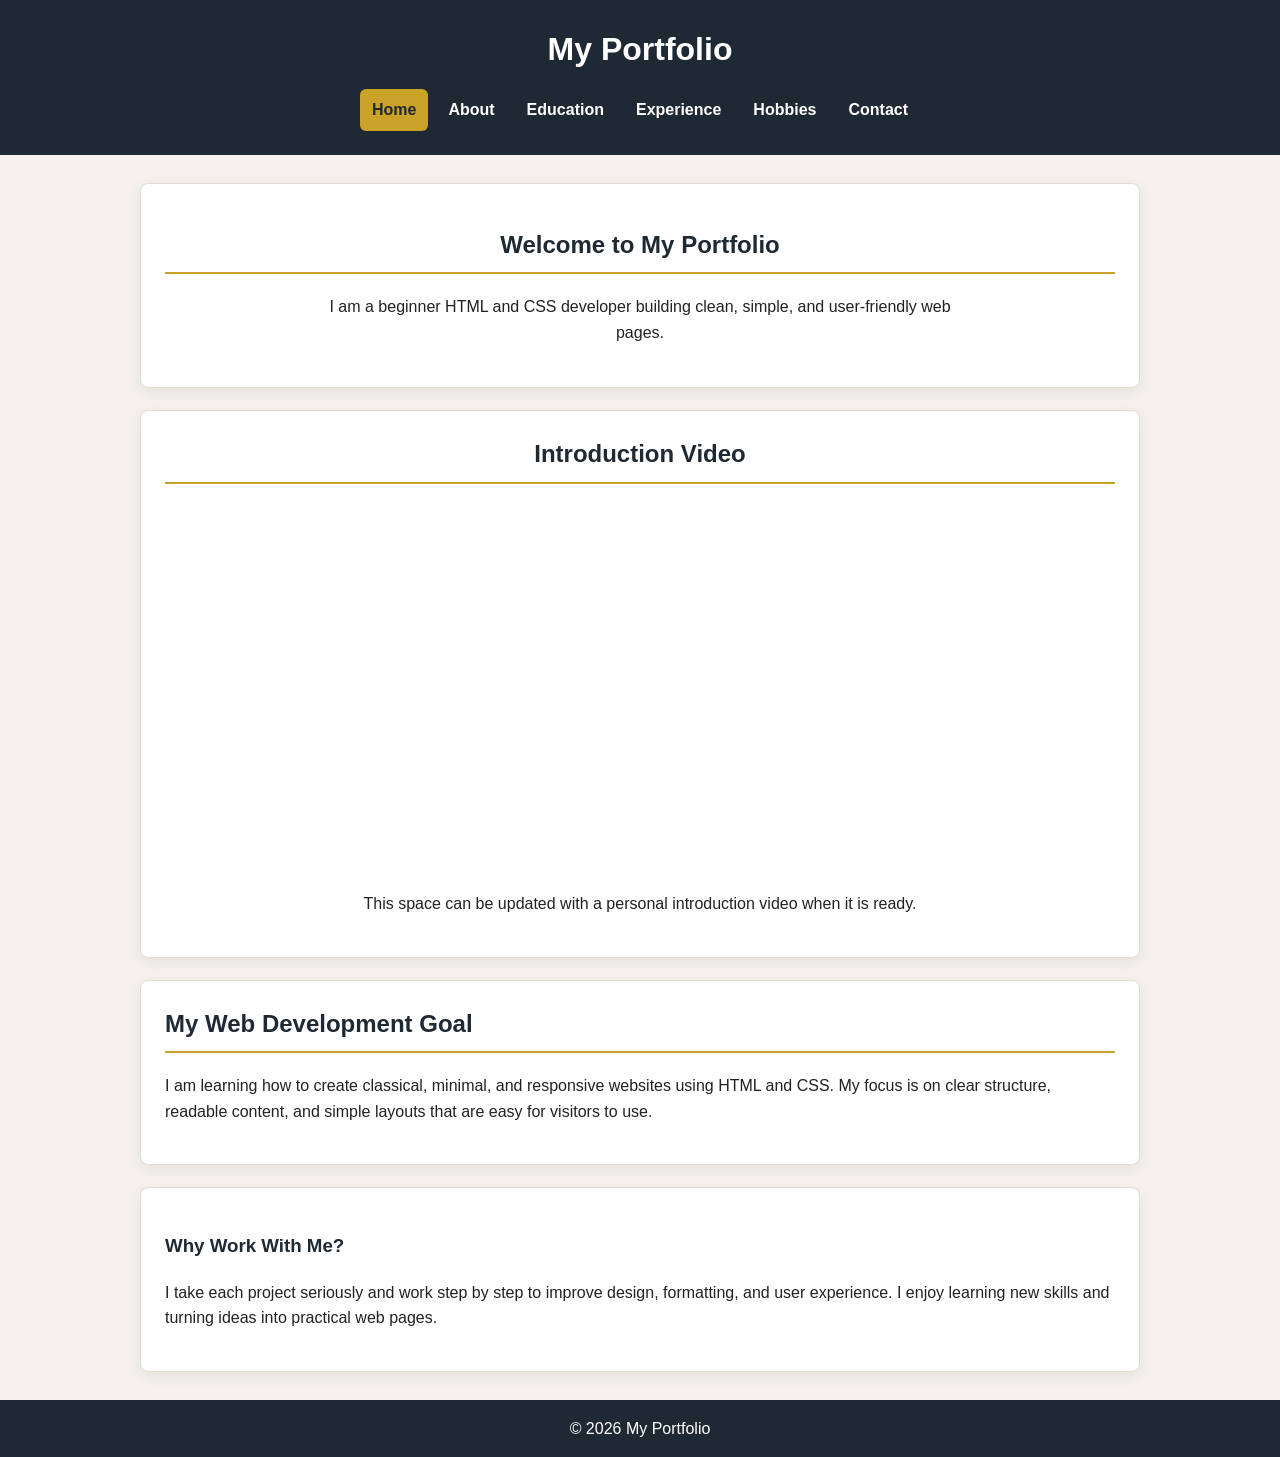
==== index.html @ 29715a0d "Add GitHub Pages index page" ====
<!DOCTYPE html>
<html lang="en">
<head>
    <meta charset="UTF-8">
    <meta name="viewport" content="width=device-width, initial-scale=1.0">
    <title>Home | My Portfolio</title>
    <link rel="stylesheet" href="styles.css">
</head>
<body>
    <header>
        <h1>My Portfolio</h1>
        <nav>
            <a class="active" href="./index.html">Home</a>
            <a href="./ABOUT.html">About</a>
            <a href="./EDUCATION.html">Education</a>
            <a href="./EXPERIENCE.html">Experience</a>
            <a href="./HOBBIES.html">Hobbies</a>
            <a href="./CONTACT.html">Contact</a>
        </nav>
    </header>

    <main>
        <section class="hero">
            <h2>Welcome to My Portfolio</h2>
            <p>I am a beginner HTML and CSS developer building clean, simple, and user-friendly web pages.</p>
        </section>

        <section class="video-container">
            <h2>Introduction Video</h2>
            <iframe src="https://www.youtube.com/embed/YOUR_VIDEO_ID" title="Introduction video" allowfullscreen></iframe>
            <p>This space can be updated with a personal introduction video when it is ready.</p>
        </section>

        <article>
            <h2>My Web Development Goal</h2>
            <p>I am learning how to create classical, minimal, and responsive websites using HTML and CSS. My focus is on clear structure, readable content, and simple layouts that are easy for visitors to use.</p>
        </article>

        <div class="content-box">
            <h3>Why Work With Me?</h3>
            <p>I take each project seriously and work step by step to improve design, formatting, and user experience. I enjoy learning new skills and turning ideas into practical web pages.</p>
        </div>
    </main>

    <footer>
        <p>&copy; 2026 My Portfolio</p>
    </footer>
</body>
</html>
---- styles.css ----
* {
    box-sizing: border-box;
}

body {
    margin: 0;
    font-family: Arial, Helvetica, sans-serif;
    line-height: 1.6;
    color: #222;
    background: #f5f2ed;
}

header {
    background: #1f2933;
    color: #fff;
    text-align: center;
    padding: 24px 16px;
}

header h1 {
    margin: 0 0 14px;
    font-size: 32px;
}

nav {
    display: flex;
    flex-wrap: wrap;
    justify-content: center;
    gap: 8px;
}

nav a {
    color: #fff;
    text-decoration: none;
    font-weight: bold;
    padding: 8px 12px;
    border-radius: 6px;
}

nav a:hover,
nav a.active {
    background: #c9a227;
    color: #1f2933;
}

main {
    width: min(1000px, calc(100% - 32px));
    margin: 28px auto;
}

section,
article,
.content-box {
    background: #fff;
    border: 1px solid #e2ddd3;
    border-radius: 8px;
    padding: 24px;
    margin-bottom: 22px;
    box-shadow: 0 4px 14px rgba(31, 41, 51, 0.08);
}

h2 {
    margin-top: 0;
    color: #1f2933;
    border-bottom: 2px solid #c9a227;
    padding-bottom: 8px;
}

h3 {
    color: #1f2933;
}

p {
    margin-top: 0;
}

.hero {
    text-align: center;
    padding: 42px 24px;
}

.hero p {
    max-width: 650px;
    margin: 0 auto;
}

.video-container {
    text-align: center;
}

.video-container iframe {
    width: 100%;
    max-width: 760px;
    height: 380px;
    border: 0;
    border-radius: 8px;
}

.about-container {
    display: flex;
    flex-wrap: wrap;
    gap: 28px;
    align-items: center;
}

.profile-placeholder {
    width: 220px;
    height: 220px;
    border-radius: 50%;
    background: #e8e1d5;
    border: 6px solid #1f2933;
    display: flex;
    align-items: center;
    justify-content: center;
    color: #1f2933;
    font-size: 56px;
    font-weight: bold;
    margin: 0 auto;
}

.profile-img {
    flex: 1 1 230px;
    text-align: center;
}

.bio {
    flex: 2 1 320px;
}

.skills-list {
    display: flex;
    flex-wrap: wrap;
    gap: 10px;
}

.skill {
    background: #f5f2ed;
    border: 1px solid #e2ddd3;
    padding: 8px 12px;
    border-radius: 6px;
    font-size: 14px;
}

.list-card {
    padding-left: 20px;
}

.list-card li {
    margin-bottom: 10px;
}

table {
    width: 100%;
    border-collapse: collapse;
    overflow: hidden;
}

th,
td {
    border: 1px solid #d9d2c7;
    padding: 12px;
    text-align: left;
}

th {
    background: #1f2933;
    color: #fff;
}

.contact-details {
    display: grid;
    grid-template-columns: repeat(auto-fit, minmax(220px, 1fr));
    gap: 16px;
    margin-bottom: 22px;
}

.contact-card {
    background: #f8f6f2;
    border: 1px solid #e2ddd3;
    border-radius: 8px;
    padding: 16px;
}

form {
    max-width: 650px;
}

.form-group {
    margin-bottom: 16px;
}

label {
    display: block;
    margin-bottom: 6px;
    font-weight: bold;
}

input,
textarea,
select {
    width: 100%;
    padding: 11px;
    border: 1px solid #cfc7bb;
    border-radius: 6px;
    font: inherit;
}

textarea {
    min-height: 130px;
    resize: vertical;
}

.option-group {
    display: flex;
    flex-wrap: wrap;
    gap: 12px;
}

.option-group label {
    display: inline-flex;
    align-items: center;
    gap: 6px;
    font-weight: normal;
}

.option-group input {
    width: auto;
}

button {
    background: #1f2933;
    color: #fff;
    border: 0;
    border-radius: 6px;
    padding: 12px 20px;
    font-weight: bold;
    cursor: pointer;
}

button:hover {
    background: #c9a227;
    color: #1f2933;
}

footer {
    text-align: center;
    background: #1f2933;
    color: #fff;
    padding: 16px;
}

footer p {
    margin: 0;
}

@media (max-width: 640px) {
    header h1 {
        font-size: 26px;
    }

    section,
    article,
    .content-box {
        padding: 18px;
    }

    .video-container iframe {
        height: 240px;
    }

    table {
        font-size: 14px;
    }
}
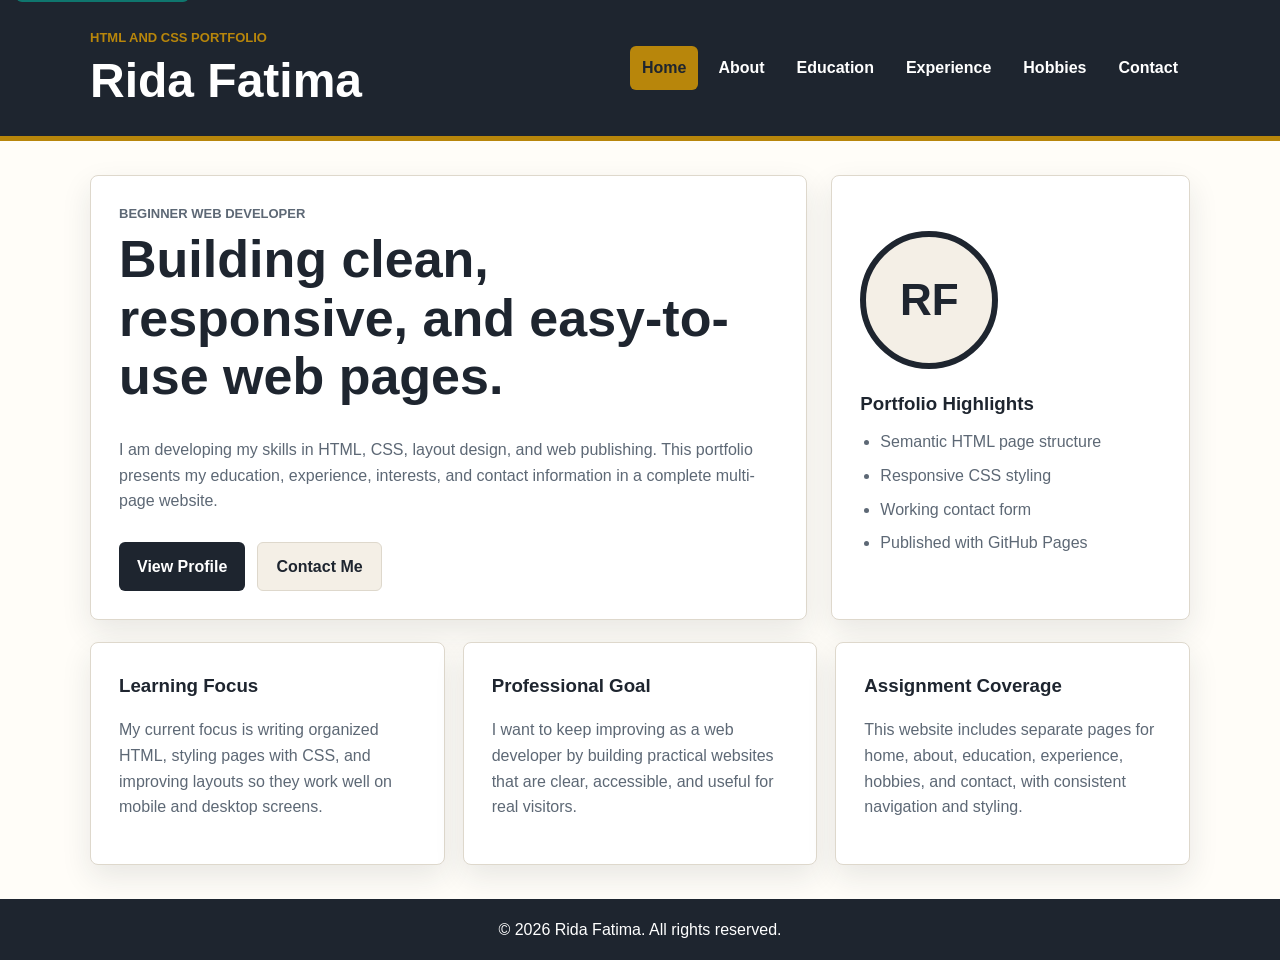
==== commit a7ee2496: "Polish portfolio assignment" ====
--- a/index.html
+++ b/index.html
@@ -3,47 +3,71 @@
 <head>
     <meta charset="UTF-8">
     <meta name="viewport" content="width=device-width, initial-scale=1.0">
-    <title>Home | My Portfolio</title>
+    <meta name="description" content="Portfolio website for Rida Fatima, a beginner web developer learning HTML, CSS, responsive design, and user-friendly web layouts.">
+    <title>Rida Fatima | Portfolio</title>
     <link rel="stylesheet" href="styles.css">
 </head>
 <body>
-    <header>
-        <h1>My Portfolio</h1>
-        <nav>
-            <a class="active" href="./index.html">Home</a>
-            <a href="./ABOUT.html">About</a>
-            <a href="./EDUCATION.html">Education</a>
-            <a href="./EXPERIENCE.html">Experience</a>
-            <a href="./HOBBIES.html">Hobbies</a>
-            <a href="./CONTACT.html">Contact</a>
-        </nav>
+    <a class="skip-link" href="#main-content">Skip to main content</a>
+
+    <header class="site-header">
+        <div class="header-inner">
+            <div>
+                <p class="eyebrow">HTML and CSS Portfolio</p>
+                <h1>Rida Fatima</h1>
+            </div>
+            <nav aria-label="Main navigation">
+                <a class="active" href="./index.html" aria-current="page">Home</a>
+                <a href="./ABOUT.html">About</a>
+                <a href="./EDUCATION.html">Education</a>
+                <a href="./EXPERIENCE.html">Experience</a>
+                <a href="./HOBBIES.html">Hobbies</a>
+                <a href="./CONTACT.html">Contact</a>
+            </nav>
+        </div>
     </header>
 
-    <main>
+    <main id="main-content">
         <section class="hero">
-            <h2>Welcome to My Portfolio</h2>
-            <p>I am a beginner HTML and CSS developer building clean, simple, and user-friendly web pages.</p>
+            <div class="hero-content">
+                <p class="eyebrow">Beginner Web Developer</p>
+                <h2>Building clean, responsive, and easy-to-use web pages.</h2>
+                <p>I am developing my skills in HTML, CSS, layout design, and web publishing. This portfolio presents my education, experience, interests, and contact information in a complete multi-page website.</p>
+                <div class="hero-actions">
+                    <a class="button" href="./ABOUT.html">View Profile</a>
+                    <a class="button secondary" href="./CONTACT.html">Contact Me</a>
+                </div>
+            </div>
+            <div class="profile-panel" aria-label="Profile summary">
+                <div class="profile-placeholder">RF</div>
+                <h3>Portfolio Highlights</h3>
+                <ul>
+                    <li>Semantic HTML page structure</li>
+                    <li>Responsive CSS styling</li>
+                    <li>Working contact form</li>
+                    <li>Published with GitHub Pages</li>
+                </ul>
+            </div>
         </section>
 
-        <section class="video-container">
-            <h2>Introduction Video</h2>
-            <iframe src="https://www.youtube.com/embed/YOUR_VIDEO_ID" title="Introduction video" allowfullscreen></iframe>
-            <p>This space can be updated with a personal introduction video when it is ready.</p>
+        <section class="section-grid" aria-label="Portfolio overview">
+            <article class="info-card">
+                <h3>Learning Focus</h3>
+                <p>My current focus is writing organized HTML, styling pages with CSS, and improving layouts so they work well on mobile and desktop screens.</p>
+            </article>
+            <article class="info-card">
+                <h3>Professional Goal</h3>
+                <p>I want to keep improving as a web developer by building practical websites that are clear, accessible, and useful for real visitors.</p>
+            </article>
+            <article class="info-card">
+                <h3>Assignment Coverage</h3>
+                <p>This website includes separate pages for home, about, education, experience, hobbies, and contact, with consistent navigation and styling.</p>
+            </article>
         </section>
-
-        <article>
-            <h2>My Web Development Goal</h2>
-            <p>I am learning how to create classical, minimal, and responsive websites using HTML and CSS. My focus is on clear structure, readable content, and simple layouts that are easy for visitors to use.</p>
-        </article>
-
-        <div class="content-box">
-            <h3>Why Work With Me?</h3>
-            <p>I take each project seriously and work step by step to improve design, formatting, and user experience. I enjoy learning new skills and turning ideas into practical web pages.</p>
-        </div>
     </main>
 
     <footer>
-        <p>&copy; 2026 My Portfolio</p>
+        <p>&copy; 2026 Rida Fatima. All rights reserved.</p>
     </footer>
 </body>
 </html>
--- a/styles.css
+++ b/styles.css
@@ -1,130 +1,273 @@
+:root {
+    --ink: #1e252f;
+    --muted: #5d6875;
+    --paper: #fffdf8;
+    --surface: #ffffff;
+    --line: #ded8cc;
+    --accent: #b8860b;
+    --accent-dark: #7b5a08;
+    --soft: #f4efe6;
+    --focus: #0f766e;
+    --shadow: 0 12px 30px rgba(30, 37, 47, 0.1);
+}
+
 * {
     box-sizing: border-box;
 }
 
+html {
+    scroll-behavior: smooth;
+}
+
 body {
+    min-height: 100vh;
     margin: 0;
+    display: flex;
+    flex-direction: column;
     font-family: Arial, Helvetica, sans-serif;
     line-height: 1.6;
-    color: #222;
-    background: #f5f2ed;
-}
-
-header {
-    background: #1f2933;
-    color: #fff;
-    text-align: center;
-    padding: 24px 16px;
-}
-
-header h1 {
-    margin: 0 0 14px;
-    font-size: 32px;
+    color: var(--ink);
+    background: var(--paper);
+}
+
+a {
+    color: inherit;
+}
+
+.skip-link {
+    position: absolute;
+    top: -44px;
+    left: 16px;
+    z-index: 10;
+    background: var(--focus);
+    color: #ffffff;
+    padding: 10px 14px;
+    border-radius: 6px;
+    text-decoration: none;
+}
+
+.skip-link:focus {
+    top: 12px;
+}
+
+.site-header {
+    background: var(--ink);
+    color: #ffffff;
+    border-bottom: 5px solid var(--accent);
+}
+
+.header-inner {
+    width: min(1100px, calc(100% - 32px));
+    margin: 0 auto;
+    padding: 28px 0;
+    display: flex;
+    align-items: center;
+    justify-content: space-between;
+    gap: 24px;
+}
+
+.site-header h1 {
+    margin: 0;
+    font-size: clamp(30px, 5vw, 48px);
+    line-height: 1.1;
+}
+
+.eyebrow {
+    margin: 0 0 6px;
+    color: var(--accent);
+    font-size: 13px;
+    font-weight: 700;
+    letter-spacing: 0;
+    text-transform: uppercase;
 }
 
 nav {
     display: flex;
     flex-wrap: wrap;
+    justify-content: flex-end;
+    gap: 8px;
+}
+
+nav a {
+    color: #ffffff;
+    text-decoration: none;
+    font-weight: 700;
+    padding: 9px 12px;
+    border-radius: 6px;
+}
+
+nav a:hover,
+nav a:focus-visible,
+nav a.active {
+    background: var(--accent);
+    color: var(--ink);
+    outline: none;
+}
+
+main {
+    width: min(1100px, calc(100% - 32px));
+    margin: 34px auto;
+    flex: 1;
+}
+
+.hero {
+    display: grid;
+    grid-template-columns: minmax(0, 1.6fr) minmax(280px, 0.8fr);
+    gap: 24px;
+    align-items: stretch;
+}
+
+.hero-content,
+.profile-panel,
+.page-intro,
+.panel,
+.info-card,
+.timeline-item,
+form,
+.contact-card {
+    background: var(--surface);
+    border: 1px solid var(--line);
+    border-radius: 8px;
+    box-shadow: var(--shadow);
+}
+
+.hero-content,
+.profile-panel,
+.page-intro,
+.panel,
+.info-card,
+.timeline-item,
+form {
+    padding: 28px;
+}
+
+.hero-content {
+    display: flex;
+    flex-direction: column;
     justify-content: center;
-    gap: 8px;
-}
-
-nav a {
-    color: #fff;
-    text-decoration: none;
-    font-weight: bold;
-    padding: 8px 12px;
-    border-radius: 6px;
-}
-
-nav a:hover,
-nav a.active {
-    background: #c9a227;
-    color: #1f2933;
-}
-
-main {
-    width: min(1000px, calc(100% - 32px));
-    margin: 28px auto;
-}
-
-section,
-article,
-.content-box {
-    background: #fff;
-    border: 1px solid #e2ddd3;
-    border-radius: 8px;
-    padding: 24px;
-    margin-bottom: 22px;
-    box-shadow: 0 4px 14px rgba(31, 41, 51, 0.08);
-}
-
-h2 {
-    margin-top: 0;
-    color: #1f2933;
-    border-bottom: 2px solid #c9a227;
-    padding-bottom: 8px;
-}
-
-h3 {
-    color: #1f2933;
-}
-
-p {
-    margin-top: 0;
-}
-
-.hero {
-    text-align: center;
-    padding: 42px 24px;
-}
-
-.hero p {
-    max-width: 650px;
-    margin: 0 auto;
-}
-
-.video-container {
-    text-align: center;
-}
-
-.video-container iframe {
-    width: 100%;
+    min-height: 360px;
+}
+
+.hero h2,
+.page-intro h2 {
+    margin: 0 0 16px;
     max-width: 760px;
-    height: 380px;
-    border: 0;
-    border-radius: 8px;
-}
-
-.about-container {
+    font-size: clamp(30px, 5vw, 52px);
+    line-height: 1.12;
+}
+
+.hero p,
+.page-intro p,
+.panel p,
+.info-card p,
+.timeline-item p {
+    color: var(--muted);
+}
+
+.hero-actions {
     display: flex;
     flex-wrap: wrap;
-    gap: 28px;
-    align-items: center;
-}
-
-.profile-placeholder {
-    width: 220px;
-    height: 220px;
-    border-radius: 50%;
-    background: #e8e1d5;
-    border: 6px solid #1f2933;
-    display: flex;
+    gap: 12px;
+    margin-top: 12px;
+}
+
+.button,
+button {
+    display: inline-flex;
     align-items: center;
     justify-content: center;
-    color: #1f2933;
-    font-size: 56px;
-    font-weight: bold;
-    margin: 0 auto;
-}
-
-.profile-img {
-    flex: 1 1 230px;
-    text-align: center;
-}
-
-.bio {
-    flex: 2 1 320px;
+    min-height: 44px;
+    background: var(--ink);
+    color: #ffffff;
+    border: 0;
+    border-radius: 6px;
+    padding: 11px 18px;
+    font: inherit;
+    font-weight: 700;
+    text-decoration: none;
+    cursor: pointer;
+}
+
+.button:hover,
+.button:focus-visible,
+button:hover,
+button:focus-visible {
+    background: var(--accent);
+    color: var(--ink);
+    outline: none;
+}
+
+.button.secondary {
+    background: var(--soft);
+    color: var(--ink);
+    border: 1px solid var(--line);
+}
+
+.profile-panel {
+    display: flex;
+    flex-direction: column;
+    justify-content: center;
+}
+
+.profile-placeholder {
+    width: 138px;
+    height: 138px;
+    border-radius: 50%;
+    background: var(--soft);
+    border: 6px solid var(--ink);
+    display: flex;
+    align-items: center;
+    justify-content: center;
+    color: var(--ink);
+    font-size: 44px;
+    font-weight: 800;
+    margin-bottom: 20px;
+}
+
+.profile-panel h3,
+.panel h3,
+.info-card h3,
+.timeline-item h3 {
+    margin: 0 0 10px;
+    color: var(--ink);
+}
+
+.profile-panel ul,
+.timeline-item ul {
+    margin: 0;
+    padding-left: 20px;
+    color: var(--muted);
+}
+
+.profile-panel li,
+.timeline-item li {
+    margin-bottom: 8px;
+}
+
+.section-grid,
+.two-column,
+.contact-layout {
+    display: grid;
+    grid-template-columns: repeat(3, minmax(0, 1fr));
+    gap: 18px;
+    margin-top: 22px;
+}
+
+.two-column {
+    grid-template-columns: 1.1fr 0.9fr;
+}
+
+.contact-layout {
+    grid-template-columns: 0.85fr 1.15fr;
+    align-items: start;
+}
+
+.page-intro {
+    padding: 30px;
+}
+
+.page-intro h2 {
+    font-size: clamp(28px, 4vw, 44px);
 }
 
 .skills-list {
@@ -134,65 +277,102 @@
 }
 
 .skill {
-    background: #f5f2ed;
-    border: 1px solid #e2ddd3;
+    background: var(--soft);
+    border: 1px solid var(--line);
     padding: 8px 12px;
     border-radius: 6px;
     font-size: 14px;
-}
-
-.list-card {
-    padding-left: 20px;
-}
-
-.list-card li {
-    margin-bottom: 10px;
+    font-weight: 700;
+}
+
+.table-wrapper {
+    width: 100%;
+    overflow-x: auto;
 }
 
 table {
     width: 100%;
     border-collapse: collapse;
-    overflow: hidden;
+    min-width: 680px;
+}
+
+caption {
+    margin-bottom: 12px;
+    text-align: left;
+    font-weight: 700;
 }
 
 th,
 td {
-    border: 1px solid #d9d2c7;
-    padding: 12px;
+    border: 1px solid var(--line);
+    padding: 13px;
     text-align: left;
+    vertical-align: top;
 }
 
 th {
-    background: #1f2933;
-    color: #fff;
+    background: var(--ink);
+    color: #ffffff;
+}
+
+tr:nth-child(even) td {
+    background: #faf7f0;
+}
+
+.timeline {
+    margin-top: 22px;
+}
+
+.timeline-item {
+    display: grid;
+    grid-template-columns: minmax(210px, 0.65fr) 1.35fr;
+    gap: 24px;
+}
+
+.company {
+    margin-top: 0;
+    font-weight: 700;
+}
+
+.hobbies-grid {
+    grid-template-columns: repeat(4, minmax(0, 1fr));
 }
 
 .contact-details {
     display: grid;
-    grid-template-columns: repeat(auto-fit, minmax(220px, 1fr));
-    gap: 16px;
-    margin-bottom: 22px;
+    gap: 14px;
 }
 
 .contact-card {
-    background: #f8f6f2;
-    border: 1px solid #e2ddd3;
-    border-radius: 8px;
-    padding: 16px;
-}
-
-form {
-    max-width: 650px;
-}
-
-.form-group {
-    margin-bottom: 16px;
-}
-
-label {
+    padding: 18px;
+}
+
+.contact-card strong {
     display: block;
     margin-bottom: 6px;
-    font-weight: bold;
+}
+
+.contact-card p {
+    margin: 0;
+    color: var(--muted);
+}
+
+.contact-card a {
+    color: var(--accent-dark);
+    overflow-wrap: anywhere;
+}
+
+.form-group {
+    margin: 0 0 16px;
+    padding: 0;
+    border: 0;
+}
+
+label,
+legend {
+    display: block;
+    margin-bottom: 6px;
+    font-weight: 700;
 }
 
 input,
@@ -202,11 +382,20 @@
     padding: 11px;
     border: 1px solid #cfc7bb;
     border-radius: 6px;
+    background: #ffffff;
+    color: var(--ink);
     font: inherit;
 }
 
+input:focus,
+textarea:focus,
+select:focus {
+    border-color: var(--focus);
+    outline: 3px solid rgba(15, 118, 110, 0.16);
+}
+
 textarea {
-    min-height: 130px;
+    min-height: 140px;
     resize: vertical;
 }
 
@@ -220,55 +409,83 @@
     display: inline-flex;
     align-items: center;
     gap: 6px;
-    font-weight: normal;
+    font-weight: 400;
 }
 
 .option-group input {
     width: auto;
 }
 
-button {
-    background: #1f2933;
-    color: #fff;
-    border: 0;
-    border-radius: 6px;
-    padding: 12px 20px;
-    font-weight: bold;
-    cursor: pointer;
-}
-
-button:hover {
-    background: #c9a227;
-    color: #1f2933;
-}
-
 footer {
     text-align: center;
-    background: #1f2933;
-    color: #fff;
-    padding: 16px;
+    background: var(--ink);
+    color: #ffffff;
+    padding: 18px 16px;
 }
 
 footer p {
     margin: 0;
 }
 
+.redirect-page main {
+    max-width: 680px;
+}
+
+@media (max-width: 900px) {
+    .header-inner,
+    .hero,
+    .two-column,
+    .contact-layout,
+    .timeline-item {
+        grid-template-columns: 1fr;
+    }
+
+    .header-inner {
+        display: grid;
+    }
+
+    nav {
+        justify-content: flex-start;
+    }
+
+    .section-grid,
+    .hobbies-grid {
+        grid-template-columns: repeat(2, minmax(0, 1fr));
+    }
+}
+
 @media (max-width: 640px) {
-    header h1 {
-        font-size: 26px;
-    }
-
-    section,
-    article,
-    .content-box {
-        padding: 18px;
-    }
-
-    .video-container iframe {
-        height: 240px;
-    }
-
-    table {
+    .header-inner {
+        width: min(100% - 24px, 1100px);
+        padding: 22px 0;
+    }
+
+    main {
+        width: min(100% - 24px, 1100px);
+        margin: 24px auto;
+    }
+
+    nav a {
+        padding: 8px 10px;
         font-size: 14px;
     }
-}
+
+    .hero-content,
+    .profile-panel,
+    .page-intro,
+    .panel,
+    .info-card,
+    .timeline-item,
+    form {
+        padding: 20px;
+    }
+
+    .hero-content {
+        min-height: auto;
+    }
+
+    .section-grid,
+    .hobbies-grid {
+        grid-template-columns: 1fr;
+    }
+}
